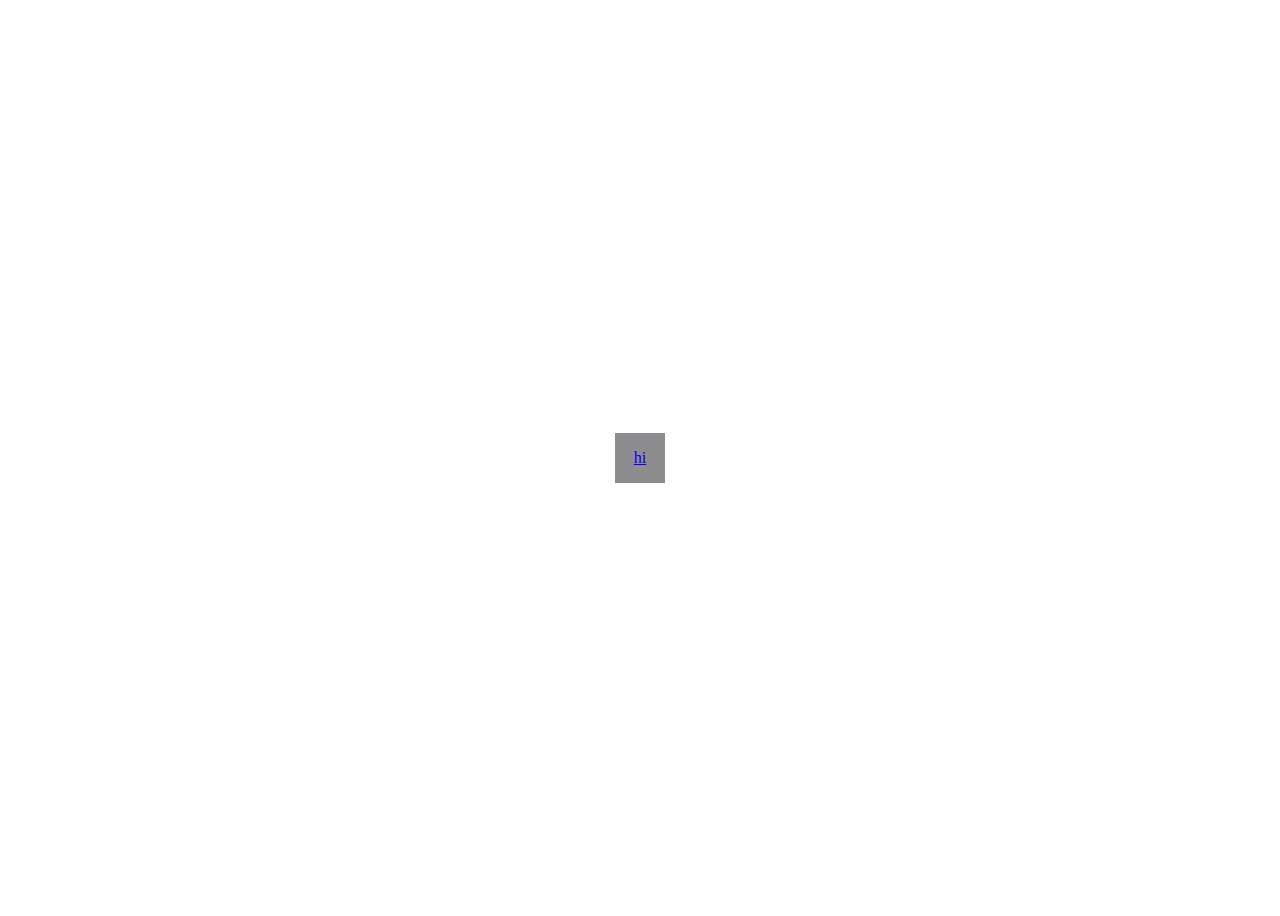
==== index.html @ b39d6840 "transition 설정 사이트" ====
<!DOCTYPE html>
<html>
  <head>
    <link
      rel="shortcut icon"
      sizes="16x16 32x32 64x64"
      href="https://nomadcoders.co/m.png"
    />
    <style>
      body {
        display: flex;
        justify-content: center;
        align-items: center;
        height: 100vh;
      }

      .color {
        background-color: #f5deb3;
        width: 300px;
        height: 300px;
        border: 3px solid black;
        display: flex;
        flex-direction: column;
        align-items: center;
        justify-content: space-evenly;
      }

      .blackgreen {
        background-color: #008080;
      }

      .Rectangle {
        border: 3px solid white;
        width: 60px;
        height: 60px;
      }

      .Rectangular {
        border: 3px dashed white;
        width: 250px;
        height: 60px;
      }
      a {
        background-color: rgb(141, 141, 144);
        height: 50px;
        width: 50px;
        display: flex;
        justify-content: center;
        align-items: center;
      }
      a:hover {
        background-color: red;
      }
    </style>
    <meta charset="utf-8" />
    <meta name="viewport" content="width=device-width" />
    <title>repl.it</title>
  </head>

  <body>
    <a
      href="https://velog.velcdn.com/images/hmmhmmhm/post/f6cb929e-4552-4955-83ee-5d861225bc45/image.gif"
      download="image.gif"
      >hi</a
    >
  </body>
</html>
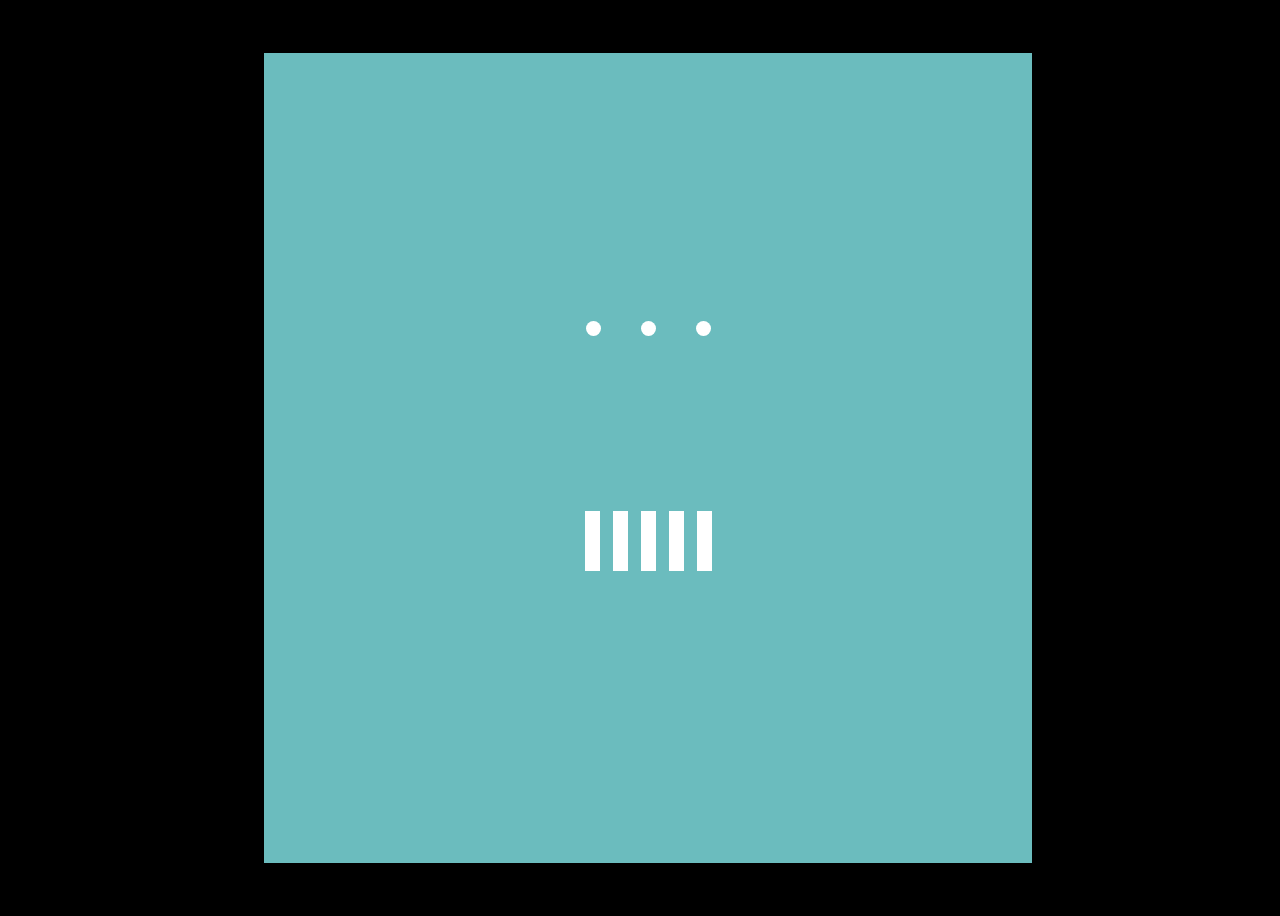
==== commit 872eb847: "코코아클론 Day9" ====
--- a/index.html
+++ b/index.html
@@ -1,67 +1,26 @@
 <!DOCTYPE html>
-<html>
+<html lang="en">
   <head>
-    <link
-      rel="shortcut icon"
-      sizes="16x16 32x32 64x64"
-      href="https://nomadcoders.co/m.png"
-    />
-    <style>
-      body {
-        display: flex;
-        justify-content: center;
-        align-items: center;
-        height: 100vh;
-      }
-
-      .color {
-        background-color: #f5deb3;
-        width: 300px;
-        height: 300px;
-        border: 3px solid black;
-        display: flex;
-        flex-direction: column;
-        align-items: center;
-        justify-content: space-evenly;
-      }
-
-      .blackgreen {
-        background-color: #008080;
-      }
-
-      .Rectangle {
-        border: 3px solid white;
-        width: 60px;
-        height: 60px;
-      }
-
-      .Rectangular {
-        border: 3px dashed white;
-        width: 250px;
-        height: 60px;
-      }
-      a {
-        background-color: rgb(141, 141, 144);
-        height: 50px;
-        width: 50px;
-        display: flex;
-        justify-content: center;
-        align-items: center;
-      }
-      a:hover {
-        background-color: red;
-      }
-    </style>
-    <meta charset="utf-8" />
-    <meta name="viewport" content="width=device-width" />
-    <title>repl.it</title>
+    <meta charset="UTF-8" />
+    <meta name="viewport" content="width=device-width, initial-scale=1.0" />
+    <title>Document</title>
+    <link rel="stylesheet" href="app.css" />
   </head>
-
   <body>
-    <a
-      href="https://velog.velcdn.com/images/hmmhmmhm/post/f6cb929e-4552-4955-83ee-5d861225bc45/image.gif"
-      download="image.gif"
-      >hi</a
-    >
+    <div class="container">
+      <div class="circle">
+        <div class="circle_item"></div>
+        <div class="circle_item"></div>
+        <div class="circle_item"></div>
+      </div>
+      <div class="rectangle">
+        <div class="rec_item"></div>
+        <div class="rec_item"></div>
+        <div class="rec_item"></div>
+        <div class="rec_item"></div>
+        <div class="rec_item"></div>
+      </div>
+    </div>
   </body>
+  <script src="app.js"></script>
 </html>
--- a/app.css
+++ b/app.css
@@ -0,0 +1,94 @@
+/* 
+    transition 설정 사이트 : https://matthewlein.com/tools/ceaser 
+    animation 설정 사이트 : https://animista.net/%20
+*/
+
+@keyframes rotation {
+  from {
+    transform: rotateZ(0deg);
+  }
+  to {
+    transform: rotateZ(180deg);
+  }
+}
+
+@keyframes bigger {
+  0% {
+    height: 60px;
+  }
+  25% {
+    height: 120px;
+  }
+  50% {
+    height: 60px;
+  }
+  100% {
+    height: 60px;
+  }
+}
+
+body {
+  height: 100vh;
+  width: 100%;
+  background-color: black;
+  display: flex;
+  justify-content: center;
+  align-items: center;
+}
+
+.container {
+  height: 90%;
+  width: 60%;
+  background-color: #6bbcbe;
+  display: flex;
+  flex-direction: column;
+  justify-content: center;
+  align-items: center;
+  gap: 150px;
+}
+
+.circle {
+  display: flex;
+  flex-direction: row;
+  gap: 40px;
+  animation: rotation 1s ease-out infinite;
+}
+
+.circle_item {
+  height: 15px;
+  width: 15px;
+  background-color: white;
+  border-radius: 50%;
+}
+
+.rectangle {
+  height: 110px;
+  display: flex;
+  flex-direction: row;
+  gap: 13px;
+  display: flex;
+  justify-content: center;
+  align-items: center;
+}
+
+.rec_item {
+  height: 60px;
+  width: 15px;
+  background-color: white;
+  animation: bigger 1s ease-out infinite;
+}
+
+.rec_item:nth-child(2) {
+  animation-delay: 0.125s;
+}
+
+.rec_item:nth-child(3) {
+  animation-delay: 0.25s;
+}
+
+.rec_item:nth-child(4) {
+  animation-delay: 0.375s;
+}
+.rec_item:nth-child(5) {
+  animation-delay: 0.5s;
+}
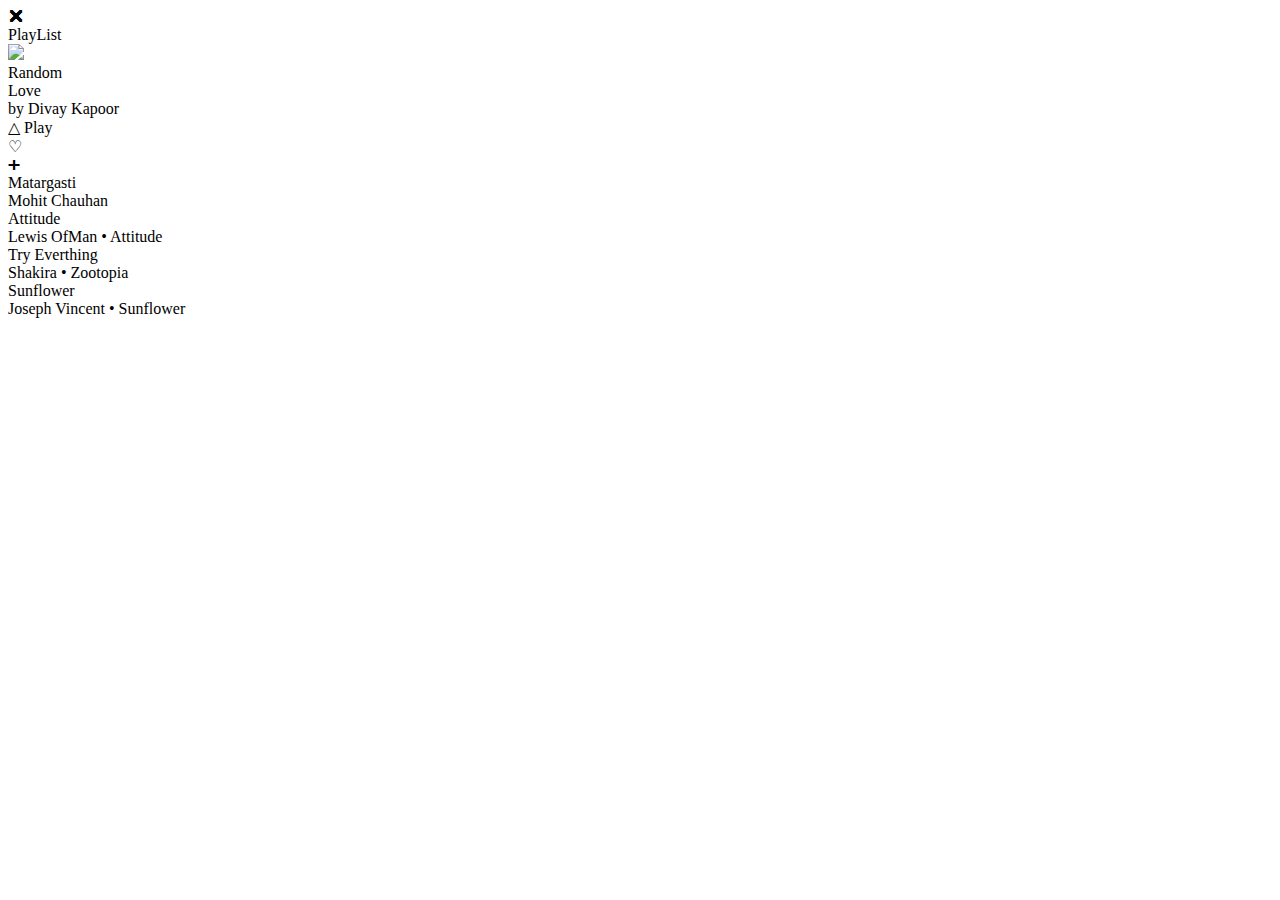
==== commit 29849b0d: "kakao-clone-day10" ====
--- a/index.html
+++ b/index.html
@@ -1,26 +1,75 @@
 <!DOCTYPE html>
-<html lang="en">
+<html>
   <head>
-    <meta charset="UTF-8" />
-    <meta name="viewport" content="width=device-width, initial-scale=1.0" />
-    <title>Document</title>
-    <link rel="stylesheet" href="app.css" />
+    <meta charset="utf-8" />
+    <meta name="viewport" content="width=device-width" />
+    <title>You Are Awesome!</title>
+    <link
+      rel="stylesheet"
+      href="https://cdn.jsdelivr.net/npm/reset-css@5.0.1/reset.min.css"
+    />
+    <link
+      rel="stylesheet"
+      href="https://cdn.jsdelivr.net/gh/FortAwesome/Font-Awesome@5.14.0/css/all.min.css"
+    />
+    <link rel="stylesheet" href="style.css" />
   </head>
+
   <body>
     <div class="container">
-      <div class="circle">
-        <div class="circle_item"></div>
-        <div class="circle_item"></div>
-        <div class="circle_item"></div>
+      <div class="header">
+        <div class="header__column header__btn">🗙</div>
+        <div class="header__column header__text">PlayList</div>
       </div>
-      <div class="rectangle">
-        <div class="rec_item"></div>
-        <div class="rec_item"></div>
-        <div class="rec_item"></div>
-        <div class="rec_item"></div>
-        <div class="rec_item"></div>
+      <div class="main1">
+        <img
+          class="main1__img"
+          src="https://search.pstatic.net/common?type=f&size=152x152&quality=100&direct=true&src=https%3A%2F%2Fmusicmeta-phinf.pstatic.net%2Falbum%2F007%2F007%2F7007747.jpg%3Ftype%3Dr204Fll%26v%3D20220126115941"
+        />
+        <div class="main1__text--big">Random</div>
+        <div class="main1__text--big">Love</div>
+        <div class="main1__text">by Divay Kapoor</div>
+      </div>
+      <div class="main2">
+        <div class="main2__btn1"><span class="triangle">△</span> Play</div>
+        <div class="main2__btn">
+          <div class="main2__btn__text">♡</div>
+        </div>
+        <div class="main2__btn">
+          <div class="main2__btn__text">➕︎</div>
+        </div>
+      </div>
+      <div class="footer">
+        <div class="footer__item">
+          <div class="footer__item__img red"></div>
+          <div class="footer__item__text__container">
+            <div class="footer__item__text1">Matargasti</div>
+            <div class="footer__item__text2">Mohit Chauhan</div>
+          </div>
+        </div>
+        <div class="footer__item">
+          <div class="footer__item__img pink"></div>
+          <div class="footer__item__text__container">
+            <div class="footer__item__text1">Attitude</div>
+            <div class="footer__item__text2">Lewis OfMan • Attitude</div>
+          </div>
+        </div>
+        <div class="footer__item">
+          <div class="footer__item__img blue"></div>
+          <div class="footer__item__text__container">
+            <div class="footer__item__text1">Try Everthing</div>
+
+            <div class="footer__item__text2">Shakira • Zootopia</div>
+          </div>
+        </div>
+        <div class="footer__item">
+          <div class="footer__item__img mint"></div>
+          <div class="footer__item__text__container">
+            <div class="footer__item__text1">Sunflower</div>
+            <div class="footer__item__text2">Joseph Vincent • Sunflower</div>
+          </div>
+        </div>
       </div>
     </div>
   </body>
-  <script src="app.js"></script>
 </html>
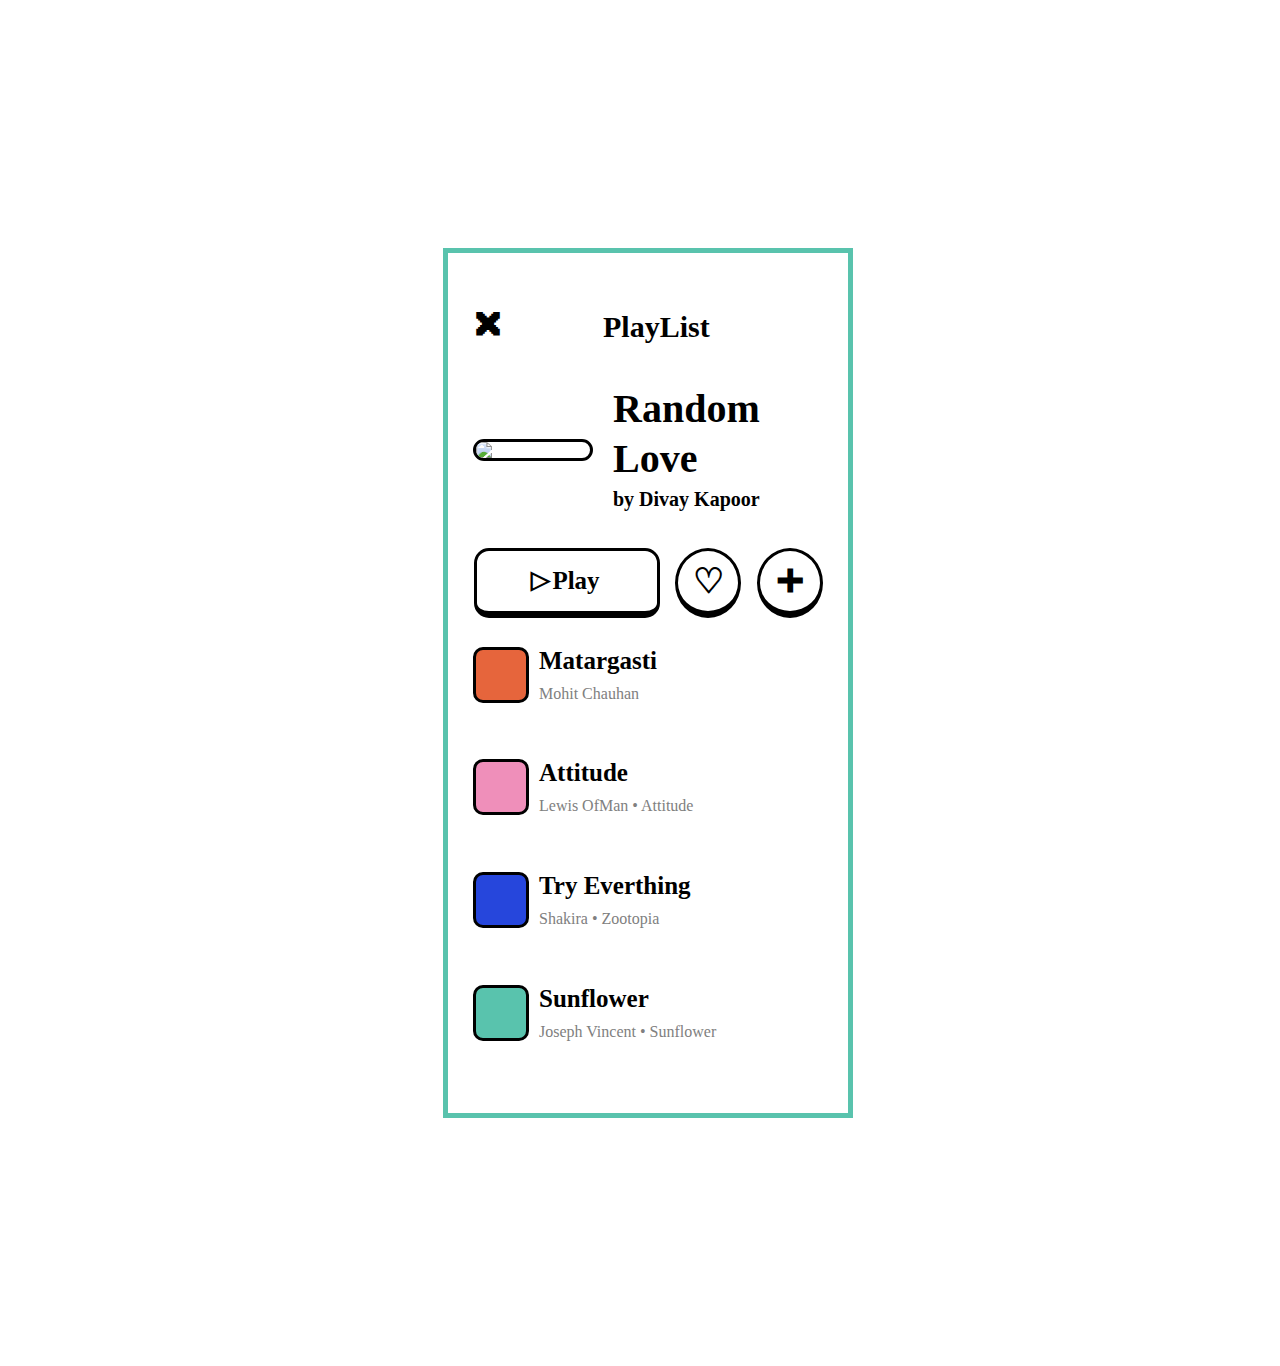
==== commit 63b0600a: "kakao-clone-day10" ====
--- a/index.html
+++ b/index.html
@@ -12,7 +12,7 @@
       rel="stylesheet"
       href="https://cdn.jsdelivr.net/gh/FortAwesome/Font-Awesome@5.14.0/css/all.min.css"
     />
-    <link rel="stylesheet" href="style.css" />
+    <link rel="stylesheet" href="app.css" />
   </head>
 
   <body>
--- a/app.css
+++ b/app.css
@@ -0,0 +1,153 @@
+body {
+  width: 100%;
+  height: 150vh;
+  background-color: white;
+  display: flex;
+  justify-content: center;
+  align-items: center;
+}
+
+.container {
+  width: 410px;
+  height: 870px;
+  border: 5px solid #59c3ad;
+  box-sizing: border-box;
+  padding: 25px;
+  display: flex;
+  flex-direction: column;
+}
+.header {
+  display: flex;
+  padding-top: 30px;
+  position: relative;
+  width: 350px;
+  height: 85px;
+}
+
+.header__column {
+  font-size: 30px;
+  font-weight: bolder;
+  position: absolute;
+}
+
+.header__text {
+  left: 130px;
+  top: 32px;
+}
+
+.main1 {
+  width: 350px;
+  height: 150px;
+  display: grid;
+  grid-template-columns: 1fr 1.5fr;
+  grid-template-rows: 1.5fr 1.5fr 1fr;
+  align-items: center;
+}
+
+.main1__img {
+  border: 3px solid black;
+  border-radius: 15px;
+  grid-column: 1/2;
+  grid-row: 1/4;
+  margin-right: 20px;
+}
+
+.main1__text--big {
+  font-weight: bolder;
+  font-size: 40px;
+}
+
+.main1__text {
+  font-weight: bolder;
+  font-size: 20px;
+}
+
+.main2 {
+  display: flex;
+  justify-content: space-evenly;
+  align-items: center;
+  width: 380px;
+  height: 150px;
+  margin-left: -15px;
+}
+
+.main2__btn1 {
+  width: 180px;
+  height: 60px;
+  border: 3px solid black;
+  border-radius: 15px;
+  border-bottom-width: 7px;
+  display: flex;
+  justify-content: center;
+  align-items: center;
+  font-size: 25px;
+  font-weight: bolder;
+}
+.main2__btn {
+  width: 60px;
+  height: 60px;
+  border: 3px solid black;
+  border-radius: 50%;
+  border-bottom-width: 7px;
+  display: flex;
+  justify-content: center;
+  align-items: center;
+  font-size: 35px;
+  font-weight: bolder;
+  position: relative;
+}
+.main2__btn__text {
+  position: absolute;
+  top: 10px;
+}
+.triangle {
+  transform: rotateZ(90deg);
+}
+
+.footer {
+  display: flex;
+  flex-direction: column;
+  justify-content: space-evenly;
+  width: 380px;
+  height: 550px;
+  margin-top: -50px;
+}
+
+.footer__item__img {
+  border: 3px solid black;
+  width: 50px;
+  height: 50px;
+  border-radius: 10px;
+}
+.red {
+  background-color: #e6653c;
+}
+.pink {
+  background-color: #ef8fba;
+}
+.blue {
+  background-color: #2646dc;
+}
+.mint {
+  background-color: #59c3ad;
+}
+
+.footer__item {
+  display: flex;
+  align-items: center;
+}
+
+.footer__item__text__container {
+  display: flex;
+  flex-direction: column;
+  padding: 10px;
+  gap: 10px;
+}
+
+.footer__item__text1 {
+  font-size: 25px;
+  font-weight: bolder;
+}
+.footer__item__text2 {
+  color: gray;
+}
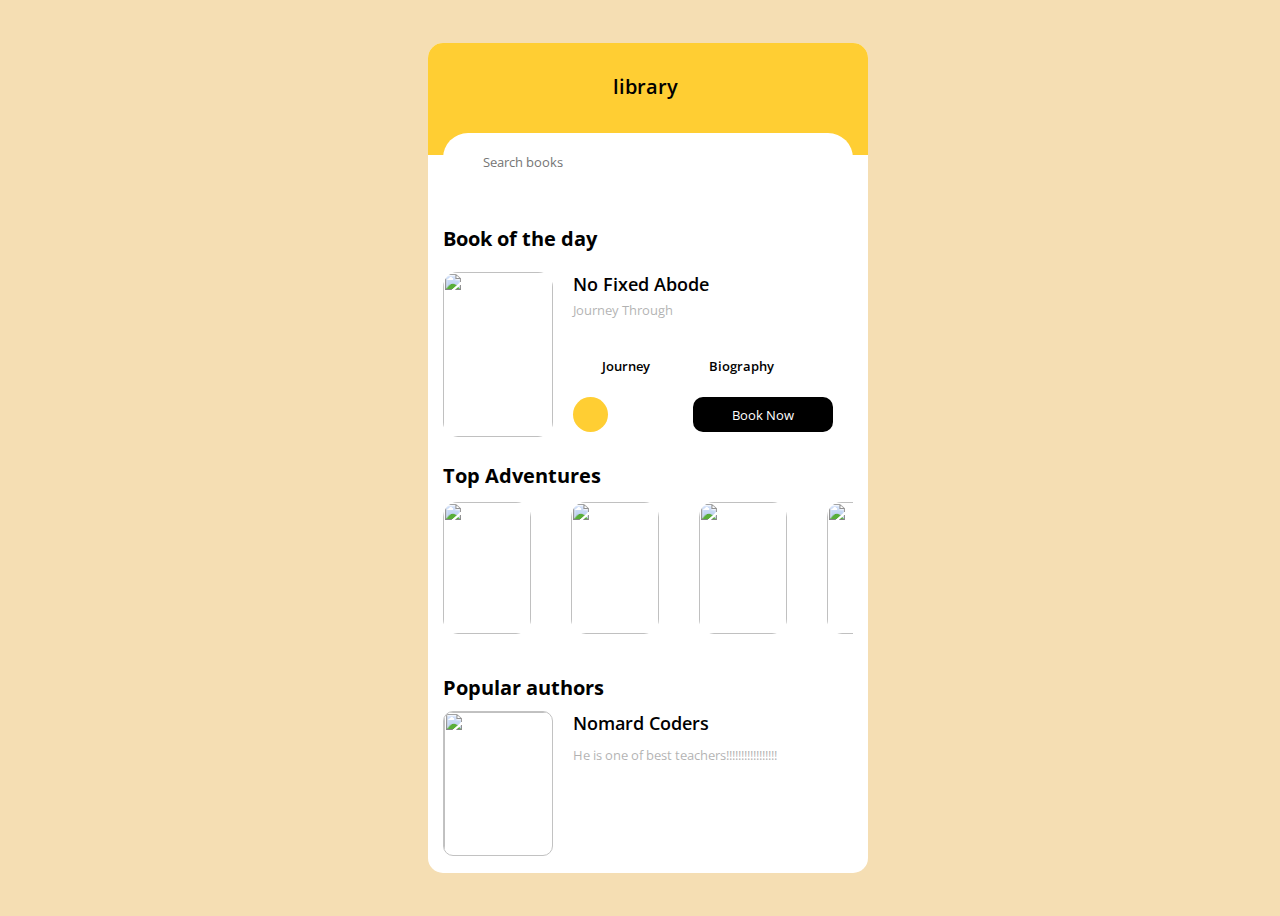
==== commit fb21cea2: "kakao-clone-day11" ====
--- a/index.html
+++ b/index.html
@@ -1,75 +1,142 @@
 <!DOCTYPE html>
-<html>
+<html lang="en">
   <head>
-    <meta charset="utf-8" />
-    <meta name="viewport" content="width=device-width" />
-    <title>You Are Awesome!</title>
-    <link
-      rel="stylesheet"
-      href="https://cdn.jsdelivr.net/npm/reset-css@5.0.1/reset.min.css"
-    />
-    <link
-      rel="stylesheet"
-      href="https://cdn.jsdelivr.net/gh/FortAwesome/Font-Awesome@5.14.0/css/all.min.css"
-    />
-    <link rel="stylesheet" href="app.css" />
+    <meta charset="UTF-8" />
+    <meta name="viewport" content="width=device-width, initial-scale=1.0" />
+    <title>kokoa day11</title>
+    <link rel="stylesheet" href="/style/styles.css" />
   </head>
-
   <body>
-    <div class="container">
+    <div class="phone">
       <div class="header">
-        <div class="header__column header__btn">🗙</div>
-        <div class="header__column header__text">PlayList</div>
-      </div>
-      <div class="main1">
-        <img
-          class="main1__img"
-          src="https://search.pstatic.net/common?type=f&size=152x152&quality=100&direct=true&src=https%3A%2F%2Fmusicmeta-phinf.pstatic.net%2Falbum%2F007%2F007%2F7007747.jpg%3Ftype%3Dr204Fll%26v%3D20220126115941"
-        />
-        <div class="main1__text--big">Random</div>
-        <div class="main1__text--big">Love</div>
-        <div class="main1__text">by Divay Kapoor</div>
-      </div>
-      <div class="main2">
-        <div class="main2__btn1"><span class="triangle">△</span> Play</div>
-        <div class="main2__btn">
-          <div class="main2__btn__text">♡</div>
-        </div>
-        <div class="main2__btn">
-          <div class="main2__btn__text">➕︎</div>
+        <div class="header__icon"><i class="fa-solid fa-bars fa-lg"></i></div>
+        <div class="header__text">library</div>
+        <div class="header__icon">
+          <i class="fa-solid fa-bag-shopping fa-lg"></i>
         </div>
       </div>
-      <div class="footer">
-        <div class="footer__item">
-          <div class="footer__item__img red"></div>
-          <div class="footer__item__text__container">
-            <div class="footer__item__text1">Matargasti</div>
-            <div class="footer__item__text2">Mohit Chauhan</div>
+      <div class="serach-bar">
+        <i class="fa-solid fa-magnifying-glass serach-bar__icon"></i>
+        <input
+          type="text"
+          placeholder="Search books"
+          class="serach-bar__input"
+        />
+      </div>
+      <div class="main">
+        <div class="main__content1">
+          <div class="main__content1__header">Book of the day</div>
+          <div class="main__content1__main">
+            <img
+              src="https://shopping-phinf.pstatic.net/main_3248767/32487676676.20220520171227.jpg?type=w300"
+              class="main__content1__main__img"
+            />
+            <div class="main__content1__main__text1">No Fixed Abode</div>
+            <div class="main__content1__main__text2">Journey Through</div>
+            <div class="main__content1__main__text3">
+              <i class="fa-solid fa-star"></i><i class="fa-solid fa-star"></i
+              ><i class="fa-solid fa-star"></i><i class="fa-solid fa-star"></i
+              ><i class="fa-regular fa-star"></i>
+            </div>
+            <div class="main__content1__main__text4">
+              <span>Journey</span><span>Biography</span>
+            </div>
+            <div class="main__content1__main__text5">
+              <div class="main__content1__main__btn1">
+                <i class="fa-solid fa-bookmark"></i>
+              </div>
+              <div class="main__content1__main__btn2">Book Now</div>
+            </div>
           </div>
         </div>
-        <div class="footer__item">
-          <div class="footer__item__img pink"></div>
-          <div class="footer__item__text__container">
-            <div class="footer__item__text1">Attitude</div>
-            <div class="footer__item__text2">Lewis OfMan • Attitude</div>
+        <div class="main__content2">
+          <div class="main__content2__header">Top Adventures</div>
+          <div class="main__content2__items">
+            <div class="main__content2__item">
+              <img
+                src="https://shopping-phinf.pstatic.net/main_4257149/42571495636.20231003084746.jpg?type=w300"
+                class="main__content2__item__img"
+              />
+              <div class="main__content2__item__review">
+                <i class="fa-solid fa-star fa-2xs" style="color: #ffd43b"></i
+                ><i class="fa-solid fa-star fa-2xs" style="color: #ffd43b"></i
+                ><i class="fa-solid fa-star fa-2xs" style="color: #ffd43b"></i
+                ><i class="fa-solid fa-star fa-2xs" style="color: #ffd43b"></i
+                ><i
+                  class="fa-regular fa-star fa-2xs"
+                  style="color: #ffd43b"
+                ></i>
+              </div>
+            </div>
+            <div class="main__content2__item">
+              <img
+                src="https://shopping-phinf.pstatic.net/main_4227408/42274085618.20230927071344.jpg?type=w300"
+                class="main__content2__item__img"
+              />
+              <div class="main__content2__item__review">
+                <i class="fa-solid fa-star fa-2xs" style="color: #ffd43b"></i
+                ><i class="fa-solid fa-star fa-2xs" style="color: #ffd43b"></i
+                ><i class="fa-solid fa-star fa-2xs" style="color: #ffd43b"></i
+                ><i class="fa-solid fa-star fa-2xs" style="color: #ffd43b"></i
+                ><i
+                  class="fa-regular fa-star fa-2xs"
+                  style="color: #ffd43b"
+                ></i>
+              </div>
+            </div>
+            <div class="main__content2__item">
+              <img
+                src="https://shopping-phinf.pstatic.net/main_3957788/39577887620.20230926084933.jpg?type=w300"
+                class="main__content2__item__img"
+              />
+              <div class="main__content2__item__review">
+                <i class="fa-solid fa-star fa-2xs" style="color: #ffd43b"></i
+                ><i class="fa-solid fa-star fa-2xs" style="color: #ffd43b"></i
+                ><i class="fa-solid fa-star fa-2xs" style="color: #ffd43b"></i
+                ><i class="fa-solid fa-star fa-2xs" style="color: #ffd43b"></i
+                ><i
+                  class="fa-regular fa-star fa-2xs"
+                  style="color: #ffd43b"
+                ></i>
+              </div>
+            </div>
+            <div class="main__content2__item">
+              <img
+                src="https://shopping-phinf.pstatic.net/main_4326931/43269311618.20231017083220.jpg?type=w300"
+                class="main__content2__item__img"
+              />
+              <div class="main__content2__item__review">
+                <i class="fa-solid fa-star fa-2xs" style="color: #ffd43b"></i
+                ><i class="fa-solid fa-star fa-2xs" style="color: #ffd43b"></i
+                ><i class="fa-solid fa-star fa-2xs" style="color: #ffd43b"></i
+                ><i class="fa-solid fa-star fa-2xs" style="color: #ffd43b"></i
+                ><i
+                  class="fa-regular fa-star fa-2xs"
+                  style="color: #ffd43b"
+                ></i>
+              </div>
+            </div>
           </div>
         </div>
-        <div class="footer__item">
-          <div class="footer__item__img blue"></div>
-          <div class="footer__item__text__container">
-            <div class="footer__item__text1">Try Everthing</div>
-
-            <div class="footer__item__text2">Shakira • Zootopia</div>
-          </div>
-        </div>
-        <div class="footer__item">
-          <div class="footer__item__img mint"></div>
-          <div class="footer__item__text__container">
-            <div class="footer__item__text1">Sunflower</div>
-            <div class="footer__item__text2">Joseph Vincent • Sunflower</div>
+        <div class="main__content3">
+          <div class="main__content3_header">Popular authors</div>
+          <div class="main__content3__item">
+            <img
+              src="https://search.pstatic.net/common/?src=https%3A%2F%2Fditto-phinf.pstatic.net%2F20220125_58%2F1643102032025Und0f_JPEG%2F2ed98a416c1c2e74d08ee369d9c8b0d5.jpeg&type=o&size=488x470&ttype=input"
+              class="main__content3__img"
+            />
+            <div class="main__content3__text1">Nomard Coders</div>
+            <div class="main__content3__text2">
+              He is one of best teachers!!!!!!!!!!!!!!!!!
+            </div>
           </div>
         </div>
       </div>
     </div>
+
+    <script
+      src="https://kit.fontawesome.com/15da6d0f34.js"
+      crossorigin="anonymous"
+    ></script>
   </body>
 </html>
--- a/style/styles.css
+++ b/style/styles.css
@@ -0,0 +1,216 @@
+/*--font--*/
+@import url("https://fonts.googleapis.com/css2?family=Open+Sans&display=swap");
+
+@import "root.css";
+
+* {
+  box-sizing: border-box;
+  font-family: "Open Sans", sans-serif;
+}
+
+body {
+  width: 100%;
+  height: 100vh;
+  background-color: wheat;
+  display: flex;
+  justify-content: center;
+  align-items: center;
+}
+
+.phone {
+  width: var(--original-width);
+  height: 830px;
+  background-color: white;
+  position: relative;
+  border-radius: 15px;
+}
+
+.header {
+  border-top-left-radius: 15px;
+  border-top-right-radius: 15px;
+  background-color: #ffce33;
+  display: flex;
+  width: var(--original-width);
+  padding: 30px 15px;
+  padding-bottom: 55px;
+  font-weight: 600;
+  font-size: 20px;
+}
+
+.header__icon {
+  width: 33%;
+  align-items: center;
+}
+
+.header__icon:last-child {
+  display: flex;
+  justify-content: flex-end;
+}
+.header__text {
+  width: 33%;
+  display: flex;
+  justify-content: center;
+  align-items: center;
+}
+
+.serach-bar__input {
+  position: absolute;
+  width: 410px;
+  top: 90px;
+  left: 15px;
+  padding: 20px 40px;
+  border: none;
+  border-radius: 25px;
+}
+
+.serach-bar__icon {
+  position: absolute;
+  top: 110px;
+  right: 35px;
+  z-index: 1;
+  opacity: 0.3;
+}
+
+.main__content1 {
+  padding: 70px 15px;
+  padding-bottom: 0px;
+}
+.main__content1__header,
+.main__content2__header,
+.main__content3_header {
+  font-size: 20px;
+  font-weight: 700;
+  margin-bottom: 20px;
+}
+
+.main__content1__main {
+  display: grid;
+  grid-template-columns: repeat(2, max-content);
+  grid-template-rows: repeat(5, max-content);
+}
+
+.main__content1__main__img {
+  width: 110px;
+  height: 165px;
+  border-radius: 15px;
+  grid-row: 1/-1;
+  margin-right: 20px;
+}
+.main__content1__main__text1 {
+  font-size: 18px;
+  font-weight: 600;
+}
+.main__content1__main__text2 {
+  font-size: 13px;
+  opacity: 0.3;
+  margin-top: 0px;
+}
+
+.main__content1__main__text3 {
+  color: #ffce33;
+  padding-top: 10px;
+}
+.main__content1__main__text4 {
+  font-size: 13px;
+  display: flex;
+  justify-content: space-evenly;
+  margin-left: -30px;
+  padding: 17.5px 0px;
+  font-weight: 600;
+}
+.main__content1__main__text5 {
+  display: flex;
+  width: 260px;
+  justify-content: space-between;
+}
+.main__content1__main__btn1 {
+  display: flex;
+  justify-content: center;
+  align-items: center;
+  width: 35px;
+  height: 35px;
+  border-radius: 50%;
+  background-color: #ffce33;
+}
+
+.main__content1__main__btn2 {
+  display: flex;
+  justify-content: center;
+  align-items: center;
+  width: 140px;
+  height: 35px;
+  background-color: black;
+  color: white;
+  font-size: 13px;
+
+  padding: 10px 30px;
+  border-radius: 10px;
+}
+
+.main__content2 {
+  padding: 25px 15px;
+  display: flex;
+  flex-direction: column;
+}
+
+.main__content2__item__img {
+  width: 88px;
+  height: 132px;
+  border-radius: 15px;
+  grid-row: 1/-1;
+  margin-right: 20px;
+}
+.main__content2__items {
+  height: 170px;
+  overflow: hidden;
+  display: flex;
+  gap: 20px;
+  margin-top: -20px;
+}
+
+.main__content2__items:hover {
+  overflow: scroll;
+}
+.main__content2__item {
+  display: flex;
+  flex-direction: column;
+  align-items: flex-start;
+  justify-content: space-evenly;
+}
+
+.main__content2__item__review {
+  width: 70%;
+  display: flex;
+  justify-content: space-between;
+}
+
+.main__content3 {
+  padding: 0px 15px;
+  margin-top: -10px;
+}
+.main__content3__item {
+  margin-top: -10px;
+  display: grid;
+  grid-template-columns: repeat(2, max-content);
+  grid-template-rows: repeat(2, max-content);
+
+  gap: 20px;
+}
+.main__content3__img {
+  width: 110px;
+  height: 145px;
+  object-fit: cover;
+  border: 1px solid rgb(194, 194, 194);
+  border-radius: 10px;
+  grid-row: 1/-1;
+}
+.main__content3__text1 {
+  font-size: 18px;
+  font-weight: 600;
+}
+
+.main__content3__text2 {
+  margin-top: -60px;
+  font-size: 13px;
+  opacity: 0.3;
+}
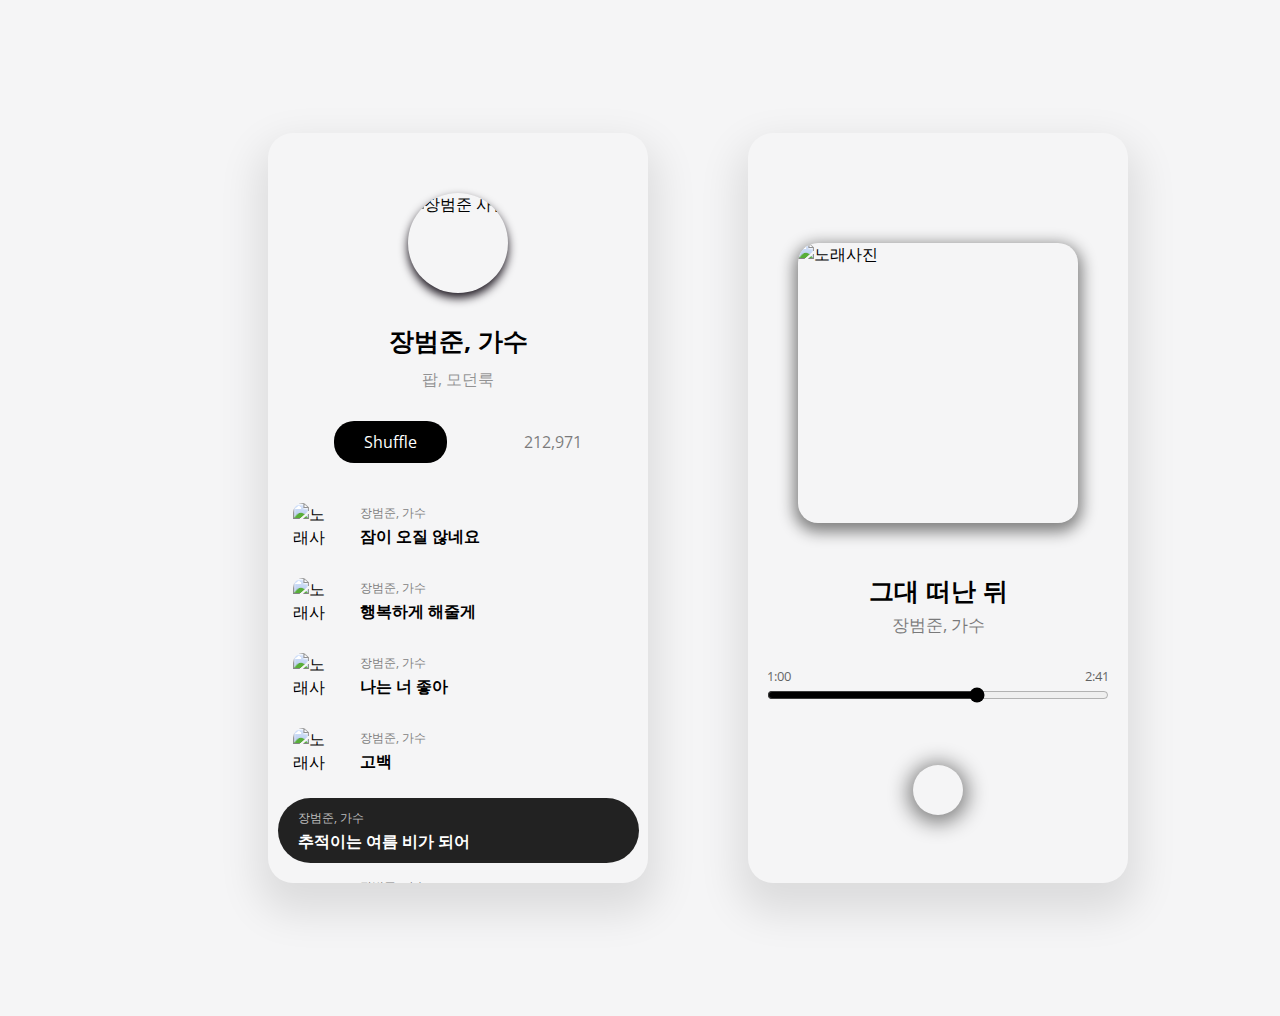
==== commit 91a5d488: "코코아클론 스크린2개" ====
--- a/index.html
+++ b/index.html
@@ -3,133 +3,184 @@
   <head>
     <meta charset="UTF-8" />
     <meta name="viewport" content="width=device-width, initial-scale=1.0" />
-    <title>kokoa day11</title>
-    <link rel="stylesheet" href="/style/styles.css" />
+    <title>kokoa-clone-13</title>
+    <link rel="stylesheet" href="style/styles.css" />
   </head>
   <body>
-    <div class="phone">
-      <div class="header">
-        <div class="header__icon"><i class="fa-solid fa-bars fa-lg"></i></div>
-        <div class="header__text">library</div>
-        <div class="header__icon">
-          <i class="fa-solid fa-bag-shopping fa-lg"></i>
+    <div class="screen_part1 screen">
+      <div class="screen_part1__headerbar headerbar">
+        <i class="fa-solid fa-arrow-left fa-lg"></i>
+        <i class="fa-solid fa-magnifying-glass fa-lg"></i>
+      </div>
+      <div class="screen_part1__music_title">
+        <img
+          src="https://yt3.ggpht.com/ytc/AIf8zZTejbZaCI0tn-sQHFPhnFU3EHtQwfvve54nOZUxFA=s48-c-k-c0x00ffffff-no-rj-mo"
+          alt="장범준 사진"
+          class="screen_part1__music_title__img"
+        />
+        <div class="screen_part1__music_title__musician">장범준, 가수</div>
+        <div class="screen_part1__music_title__genres">팝, 모던룩</div>
+      </div>
+      <div class="screen_part1__btns">
+        <div class="screen_part1__btn btn_black">Shuffle</div>
+        <div class="screen_part1__btn">
+          <i class="fa-solid fa-heart fa-xl"></i> <span>212,971</span>
         </div>
       </div>
-      <div class="serach-bar">
-        <i class="fa-solid fa-magnifying-glass serach-bar__icon"></i>
-        <input
-          type="text"
-          placeholder="Search books"
-          class="serach-bar__input"
-        />
-      </div>
-      <div class="main">
-        <div class="main__content1">
-          <div class="main__content1__header">Book of the day</div>
-          <div class="main__content1__main">
-            <img
-              src="https://shopping-phinf.pstatic.net/main_3248767/32487676676.20220520171227.jpg?type=w300"
-              class="main__content1__main__img"
-            />
-            <div class="main__content1__main__text1">No Fixed Abode</div>
-            <div class="main__content1__main__text2">Journey Through</div>
-            <div class="main__content1__main__text3">
-              <i class="fa-solid fa-star"></i><i class="fa-solid fa-star"></i
-              ><i class="fa-solid fa-star"></i><i class="fa-solid fa-star"></i
-              ><i class="fa-regular fa-star"></i>
-            </div>
-            <div class="main__content1__main__text4">
-              <span>Journey</span><span>Biography</span>
-            </div>
-            <div class="main__content1__main__text5">
-              <div class="main__content1__main__btn1">
-                <i class="fa-solid fa-bookmark"></i>
-              </div>
-              <div class="main__content1__main__btn2">Book Now</div>
-            </div>
+      <div class="screen_part1__musics">
+        <div class="screen_part1__musics_item">
+          <img
+            src="https://search.pstatic.net/common?type=f&size=152x152&quality=100&direct=true&src=https%3A%2F%2Fmusicmeta-phinf.pstatic.net%2Falbum%2F007%2F551%2F7551633.jpg%3Ftype%3Dr204Fll%26v%3D20220526104157"
+            alt="노래사진"
+            class="screen_part1__musics_item_img"
+          />
+          <div class="screen_part1__musics_item_text">
+            <span>장범준, 가수</span><span>잠이 오질 않네요</span>
+          </div>
+          <div class="screen_part1__musics_item_menu">
+            <i class="fa-solid fa-ellipsis-vertical fa-xl"></i>
           </div>
         </div>
-        <div class="main__content2">
-          <div class="main__content2__header">Top Adventures</div>
-          <div class="main__content2__items">
-            <div class="main__content2__item">
-              <img
-                src="https://shopping-phinf.pstatic.net/main_4257149/42571495636.20231003084746.jpg?type=w300"
-                class="main__content2__item__img"
-              />
-              <div class="main__content2__item__review">
-                <i class="fa-solid fa-star fa-2xs" style="color: #ffd43b"></i
-                ><i class="fa-solid fa-star fa-2xs" style="color: #ffd43b"></i
-                ><i class="fa-solid fa-star fa-2xs" style="color: #ffd43b"></i
-                ><i class="fa-solid fa-star fa-2xs" style="color: #ffd43b"></i
-                ><i
-                  class="fa-regular fa-star fa-2xs"
-                  style="color: #ffd43b"
-                ></i>
-              </div>
-            </div>
-            <div class="main__content2__item">
-              <img
-                src="https://shopping-phinf.pstatic.net/main_4227408/42274085618.20230927071344.jpg?type=w300"
-                class="main__content2__item__img"
-              />
-              <div class="main__content2__item__review">
-                <i class="fa-solid fa-star fa-2xs" style="color: #ffd43b"></i
-                ><i class="fa-solid fa-star fa-2xs" style="color: #ffd43b"></i
-                ><i class="fa-solid fa-star fa-2xs" style="color: #ffd43b"></i
-                ><i class="fa-solid fa-star fa-2xs" style="color: #ffd43b"></i
-                ><i
-                  class="fa-regular fa-star fa-2xs"
-                  style="color: #ffd43b"
-                ></i>
-              </div>
-            </div>
-            <div class="main__content2__item">
-              <img
-                src="https://shopping-phinf.pstatic.net/main_3957788/39577887620.20230926084933.jpg?type=w300"
-                class="main__content2__item__img"
-              />
-              <div class="main__content2__item__review">
-                <i class="fa-solid fa-star fa-2xs" style="color: #ffd43b"></i
-                ><i class="fa-solid fa-star fa-2xs" style="color: #ffd43b"></i
-                ><i class="fa-solid fa-star fa-2xs" style="color: #ffd43b"></i
-                ><i class="fa-solid fa-star fa-2xs" style="color: #ffd43b"></i
-                ><i
-                  class="fa-regular fa-star fa-2xs"
-                  style="color: #ffd43b"
-                ></i>
-              </div>
-            </div>
-            <div class="main__content2__item">
-              <img
-                src="https://shopping-phinf.pstatic.net/main_4326931/43269311618.20231017083220.jpg?type=w300"
-                class="main__content2__item__img"
-              />
-              <div class="main__content2__item__review">
-                <i class="fa-solid fa-star fa-2xs" style="color: #ffd43b"></i
-                ><i class="fa-solid fa-star fa-2xs" style="color: #ffd43b"></i
-                ><i class="fa-solid fa-star fa-2xs" style="color: #ffd43b"></i
-                ><i class="fa-solid fa-star fa-2xs" style="color: #ffd43b"></i
-                ><i
-                  class="fa-regular fa-star fa-2xs"
-                  style="color: #ffd43b"
-                ></i>
-              </div>
-            </div>
+        <div class="screen_part1__musics_item">
+          <img
+            src="https://search.pstatic.net/common?type=f&size=152x152&quality=100&direct=true&src=https%3A%2F%2Fmusicmeta-phinf.pstatic.net%2Falbum%2F007%2F007%2F7007747.jpg%3Ftype%3Dr204Fll%26v%3D20220126115941"
+            alt="노래사진"
+            class="screen_part1__musics_item_img"
+          />
+          <div class="screen_part1__musics_item_text">
+            <span>장범준, 가수</span><span>행복하게 해줄게</span>
+          </div>
+          <div class="screen_part1__musics_item_menu">
+            <i class="fa-solid fa-ellipsis-vertical fa-xl"></i>
           </div>
         </div>
-        <div class="main__content3">
-          <div class="main__content3_header">Popular authors</div>
-          <div class="main__content3__item">
-            <img
-              src="https://search.pstatic.net/common/?src=https%3A%2F%2Fditto-phinf.pstatic.net%2F20220125_58%2F1643102032025Und0f_JPEG%2F2ed98a416c1c2e74d08ee369d9c8b0d5.jpeg&type=o&size=488x470&ttype=input"
-              class="main__content3__img"
-            />
-            <div class="main__content3__text1">Nomard Coders</div>
-            <div class="main__content3__text2">
-              He is one of best teachers!!!!!!!!!!!!!!!!!
-            </div>
+        <div class="screen_part1__musics_item">
+          <img
+            src="https://search.pstatic.net/common?type=f&size=152x152&quality=100&direct=true&src=https%3A%2F%2Fmusicmeta-phinf.pstatic.net%2Falbum%2F007%2F007%2F7007747.jpg%3Ftype%3Dr204Fll%26v%3D20220126115941"
+            alt="노래사진"
+            class="screen_part1__musics_item_img"
+          />
+          <div class="screen_part1__musics_item_text">
+            <span>장범준, 가수</span><span>나는 너 좋아</span>
           </div>
+          <div class="screen_part1__musics_item_menu">
+            <i class="fa-solid fa-ellipsis-vertical fa-xl"></i>
+          </div>
+        </div>
+        <div class="screen_part1__musics_item">
+          <img
+            src="https://search.pstatic.net/common?type=f&size=152x152&quality=100&direct=true&src=https%3A%2F%2Fmusicmeta-phinf.pstatic.net%2Falbum%2F006%2F220%2F6220022.jpg%3Ftype%3Dr204Fll%26v%3D20230316140005"
+            alt="노래사진"
+            class="screen_part1__musics_item_img"
+          />
+          <div class="screen_part1__musics_item_text">
+            <span>장범준, 가수</span><span>고백</span>
+          </div>
+          <div class="screen_part1__musics_item_menu">
+            <i class="fa-solid fa-ellipsis-vertical fa-xl"></i>
+          </div>
+        </div>
+        <div class="screen_part1__musics_item">
+          <img
+            src="https://search.pstatic.net/common?type=f&size=152x152&quality=100&direct=true&src=https%3A%2F%2Fmusicmeta-phinf.pstatic.net%2Falbum%2F006%2F013%2F6013554.jpg%3Ftype%3Dr204Fll%26v%3D20210803165551"
+            alt="노래사진"
+            class="screen_part1__musics_item_img"
+          />
+          <div class="screen_part1__musics_item_text">
+            <span>장범준, 가수</span><span>추적이는 여름 비가 되어</span>
+          </div>
+          <div class="screen_part1__musics_item_menu">
+            <i class="fa-solid fa-ellipsis-vertical fa-xl"></i>
+          </div>
+        </div>
+        <div class="screen_part1__musics_item">
+          <img
+            src="https://search.pstatic.net/common?type=f&size=152x152&quality=100&direct=true&src=https%3A%2F%2Fmusicmeta-phinf.pstatic.net%2Falbum%2F005%2F051%2F5051742.jpg%3Ftype%3Dr204Fll%26v%3D20220518002013"
+            alt="노래사진"
+            class="screen_part1__musics_item_img"
+          />
+          <div class="screen_part1__musics_item_text">
+            <span>장범준, 가수</span
+            ><span>흔들리는 꽃들 속에서 네 샴푸향이 느껴진거야</span>
+          </div>
+          <div class="screen_part1__musics_item_menu">
+            <i class="fa-solid fa-ellipsis-vertical fa-xl"></i>
+          </div>
+        </div>
+        <div class="screen_part1__musics_item">
+          <img
+            src="https://search.pstatic.net/common?type=f&size=152x152&quality=100&direct=true&src=https%3A%2F%2Fmusicmeta-phinf.pstatic.net%2Falbum%2F004%2F427%2F4427670.jpg%3Ftype%3Dr204Fll%26v%3D20230608183142"
+            alt="노래사진"
+            class="screen_part1__musics_item_img"
+          />
+          <div class="screen_part1__musics_item_text">
+            <span>장범준, 가수</span><span>그대 떠난 뒤</span>
+          </div>
+          <div class="screen_part1__musics_item_menu">
+            <i class="fa-solid fa-ellipsis-vertical fa-xl"></i>
+          </div>
+        </div>
+
+        <div class="screen_part1__musics_item">
+          <img class="screen_part1__musics_item_img" />
+          <div class="screen_part1__musics_item_text"></div>
+          <div class="screen_part1__musics_item_menu"></div>
+        </div>
+      </div>
+      <div class="screen_part1__playing_music">
+        <div class="screen_part1__playing_music_text">
+          <span>장범준, 가수</span><span>추적이는 여름 비가 되어</span>
+        </div>
+        <div class="screen_part1__playing_music_btn">
+          <i class="fa-solid fa-backward-step fa-sm" style="color: #ffffff"></i>
+        </div>
+        <div class="screen_part1__playing_music_btn">
+          <i class="fa-solid fa-pause fa-xl" style="color: #ffffff"></i>
+        </div>
+        <div class="screen_part1__playing_music_btn">
+          <i class="fa-solid fa-forward-step fa-sm" style="color: #ffffff"></i>
+        </div>
+      </div>
+    </div>
+    <div class="screen_part2 screen">
+      <div class="screen_part2__headerbar headerbar">
+        <i class="fa-solid fa-arrow-left fa-lg"></i>
+        <i class="fa-solid fa-ellipsis-vertical fa-lg"></i>
+      </div>
+      <div class="screen_part2__music_title">
+        <img
+          src="https://search.pstatic.net/common?type=f&size=152x152&quality=100&direct=true&src=https%3A%2F%2Fmusicmeta-phinf.pstatic.net%2Falbum%2F004%2F427%2F4427670.jpg%3Ftype%3Dr204Fll%26v%3D20230608183142"
+          alt="노래사진"
+          class="screen_part2__music_title_img"
+        />
+        <div class="screen_part2__music_title_text">그대 떠난 뒤</div>
+        <div class="screen_part2__music_title_subtext">장범준, 가수</div>
+      </div>
+      <div class="screen_part2__music_range_text">
+        <span>1:00</span><span>2:41</span>
+      </div>
+      <input
+        type="range"
+        min="0"
+        max="161"
+        value="100"
+        class="screen_part2__music_range"
+      />
+      <div class="screen_part2_btns">
+        <div class="screen_part2_btn small">
+          <i class="fa-solid fa-repeat fa-lg"></i>
+        </div>
+        <div class="screen_part2_btn mid">
+          <i class="fa-solid fa-backward-step fa-2xl"></i>
+        </div>
+        <div class="screen_part2_btn large">
+          <i class="fa-solid fa-circle-play fa-2xl" style="color: #000000"></i>
+        </div>
+        <div class="screen_part2_btn mid">
+          <i class="fa-solid fa-forward-step fa-2xl"></i>
+        </div>
+        <div class="screen_part2_btn small">
+          <i class="fa-solid fa-shuffle fa-lg"></i>
         </div>
       </div>
     </div>
--- a/style/styles.css
+++ b/style/styles.css
@@ -2,215 +2,35 @@
 @import url("https://fonts.googleapis.com/css2?family=Open+Sans&display=swap");
 
 @import "root.css";
-
+@import url(screen1_style.css);
+@import url(screen2_style.css);
 * {
   box-sizing: border-box;
   font-family: "Open Sans", sans-serif;
 }
+::-webkit-scrollbar {
+  display: none;
+}
 
 body {
+  background-color: #f5f5f6;
   width: 100%;
   height: 100vh;
-  background-color: wheat;
   display: flex;
   justify-content: center;
   align-items: center;
+  gap: 100px;
+  box-sizing: content-box;
+  padding: 50px;
 }
 
-.phone {
-  width: var(--original-width);
-  height: 830px;
-  background-color: white;
-  position: relative;
-  border-radius: 15px;
-}
-
-.header {
-  border-top-left-radius: 15px;
-  border-top-right-radius: 15px;
-  background-color: #ffce33;
-  display: flex;
-  width: var(--original-width);
-  padding: 30px 15px;
-  padding-bottom: 55px;
-  font-weight: 600;
-  font-size: 20px;
-}
-
-.header__icon {
-  width: 33%;
-  align-items: center;
-}
-
-.header__icon:last-child {
-  display: flex;
-  justify-content: flex-end;
-}
-.header__text {
-  width: 33%;
-  display: flex;
-  justify-content: center;
-  align-items: center;
-}
-
-.serach-bar__input {
-  position: absolute;
-  width: 410px;
-  top: 90px;
-  left: 15px;
-  padding: 20px 40px;
-  border: none;
+.screen {
+  width: 380px;
+  height: 750px;
   border-radius: 25px;
-}
-
-.serach-bar__icon {
-  position: absolute;
-  top: 110px;
-  right: 35px;
-  z-index: 1;
-  opacity: 0.3;
-}
-
-.main__content1 {
-  padding: 70px 15px;
-  padding-bottom: 0px;
-}
-.main__content1__header,
-.main__content2__header,
-.main__content3_header {
-  font-size: 20px;
-  font-weight: 700;
-  margin-bottom: 20px;
-}
-
-.main__content1__main {
-  display: grid;
-  grid-template-columns: repeat(2, max-content);
-  grid-template-rows: repeat(5, max-content);
-}
-
-.main__content1__main__img {
-  width: 110px;
-  height: 165px;
-  border-radius: 15px;
-  grid-row: 1/-1;
-  margin-right: 20px;
-}
-.main__content1__main__text1 {
-  font-size: 18px;
-  font-weight: 600;
-}
-.main__content1__main__text2 {
-  font-size: 13px;
-  opacity: 0.3;
-  margin-top: 0px;
-}
-
-.main__content1__main__text3 {
-  color: #ffce33;
-  padding-top: 10px;
-}
-.main__content1__main__text4 {
-  font-size: 13px;
-  display: flex;
-  justify-content: space-evenly;
-  margin-left: -30px;
-  padding: 17.5px 0px;
-  font-weight: 600;
-}
-.main__content1__main__text5 {
-  display: flex;
-  width: 260px;
-  justify-content: space-between;
-}
-.main__content1__main__btn1 {
-  display: flex;
-  justify-content: center;
-  align-items: center;
-  width: 35px;
-  height: 35px;
-  border-radius: 50%;
-  background-color: #ffce33;
-}
-
-.main__content1__main__btn2 {
-  display: flex;
-  justify-content: center;
-  align-items: center;
-  width: 140px;
-  height: 35px;
-  background-color: black;
-  color: white;
-  font-size: 13px;
-
-  padding: 10px 30px;
-  border-radius: 10px;
-}
-
-.main__content2 {
-  padding: 25px 15px;
+  box-shadow: 0px 20px 40px 10px rgba(0, 0, 0, 0.1);
   display: flex;
   flex-direction: column;
+  align-items: center;
+  position: relative;
 }
-
-.main__content2__item__img {
-  width: 88px;
-  height: 132px;
-  border-radius: 15px;
-  grid-row: 1/-1;
-  margin-right: 20px;
-}
-.main__content2__items {
-  height: 170px;
-  overflow: hidden;
-  display: flex;
-  gap: 20px;
-  margin-top: -20px;
-}
-
-.main__content2__items:hover {
-  overflow: scroll;
-}
-.main__content2__item {
-  display: flex;
-  flex-direction: column;
-  align-items: flex-start;
-  justify-content: space-evenly;
-}
-
-.main__content2__item__review {
-  width: 70%;
-  display: flex;
-  justify-content: space-between;
-}
-
-.main__content3 {
-  padding: 0px 15px;
-  margin-top: -10px;
-}
-.main__content3__item {
-  margin-top: -10px;
-  display: grid;
-  grid-template-columns: repeat(2, max-content);
-  grid-template-rows: repeat(2, max-content);
-
-  gap: 20px;
-}
-.main__content3__img {
-  width: 110px;
-  height: 145px;
-  object-fit: cover;
-  border: 1px solid rgb(194, 194, 194);
-  border-radius: 10px;
-  grid-row: 1/-1;
-}
-.main__content3__text1 {
-  font-size: 18px;
-  font-weight: 600;
-}
-
-.main__content3__text2 {
-  margin-top: -60px;
-  font-size: 13px;
-  opacity: 0.3;
-}
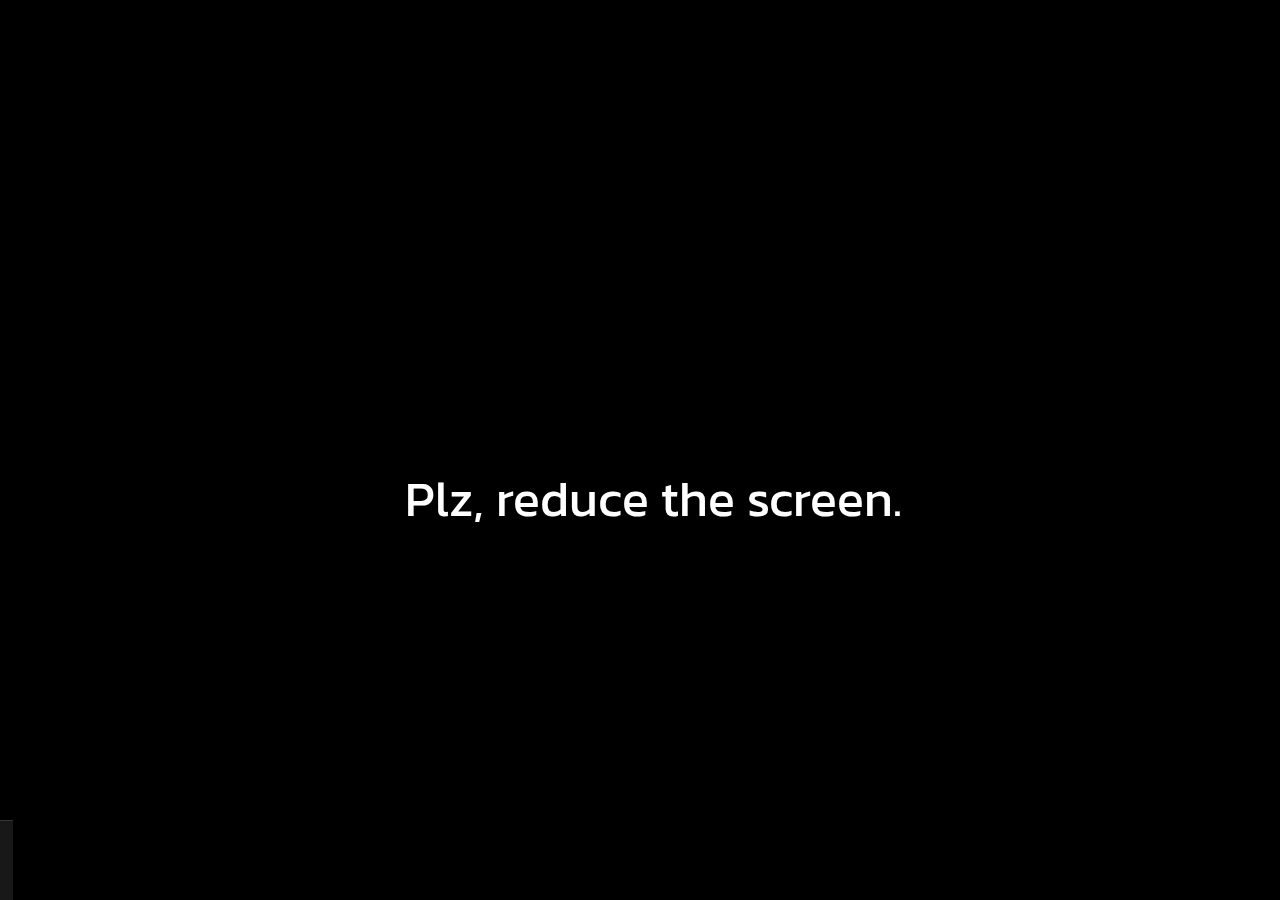
==== commit 08a51195: "미완성1" ====
--- a/index.html
+++ b/index.html
@@ -3,191 +3,146 @@
   <head>
     <meta charset="UTF-8" />
     <meta name="viewport" content="width=device-width, initial-scale=1.0" />
-    <title>kokoa-clone-13</title>
-    <link rel="stylesheet" href="style/styles.css" />
+    <title>kokoa-clone</title>
+    <link
+      rel="shortcut icon"
+      sizes="16x16 32x32 64x64"
+      href="https://search.pstatic.net/common/?src=http%3A%2F%2Fblogfiles.naver.net%2FMjAyMzEyMjFfNzMg%2FMDAxNzAzMDg2OTc0ODQx.05IzwclAcXih6f4q12tvK_hSpkZlTq7EqZU3t7yz1vsg.YBgFxenDfh7V5Mh-RdLq8ZKgjsoEYbbKzM0yuFtxEdUg.JPEG.philarlee%2FSE-ec3b6c97-7490-4725-843b-b4ffa86d0574.jpg&type=a340"
+    />
+    <link rel="stylesheet" href="/style/styles.css" />
   </head>
   <body>
-    <div class="screen_part1 screen">
-      <div class="screen_part1__headerbar headerbar">
-        <i class="fa-solid fa-arrow-left fa-lg"></i>
-        <i class="fa-solid fa-magnifying-glass fa-lg"></i>
+    <!--all html-->
+    <div class="status_bar">
+    <div class="status_bar_left">
+      <div id="totay"></div>
+      
+    </div>
+    
+    <div class="status_bar_mid">
+      <div id="time" class="time"></div>
+    </div>
+
+    <div class="status_bar_right">
+      <div class="wifi"><i class="fa-solid fa-wifi style="color: #1c1e21""></i></div>
+      <div class="signal"><i class="fa-solid fa-signal"></i></div>
+      <div class="battery">
+        <span>100%</span
+        ><i
+          class="fa-solid fa-battery-full fa-rotate-270"
+          
+        ></i>
       </div>
-      <div class="screen_part1__music_title">
-        <img
-          src="https://yt3.ggpht.com/ytc/AIf8zZTejbZaCI0tn-sQHFPhnFU3EHtQwfvve54nOZUxFA=s48-c-k-c0x00ffffff-no-rj-mo"
-          alt="장범준 사진"
-          class="screen_part1__music_title__img"
-        />
-        <div class="screen_part1__music_title__musician">장범준, 가수</div>
-        <div class="screen_part1__music_title__genres">팝, 모던룩</div>
+    </div>
+  </div>
+  <div class="menus__bottom">
+    <a href="index.html" class="bottom_menu">
+      <div class="bottom_menu__icon">
+        <i class="fa-solid fa-user fa-xl" style="color: white;"></i>
       </div>
-      <div class="screen_part1__btns">
-        <div class="screen_part1__btn btn_black">Shuffle</div>
-        <div class="screen_part1__btn">
-          <i class="fa-solid fa-heart fa-xl"></i> <span>212,971</span>
+      <div class="bottom_menu__name clcked_white">친구</div>
+    </a>
+    <a href="chat.html" class="bottom_menu">
+      <div class="bottom_menu__icon"><i class="fa-solid fa-comment fa-xl" style="color: rgb(92, 91, 91);"></i></div>
+      <div class="bottom_menu__name">채팅</div>
+    </a>
+    <a href="" class="bottom_menu">
+      <div class="bottom_menu__icon">
+        <i class="fa-solid fa-comments fa-flip-horizontal fa-lg" style="color: rgb(92, 91, 91);"></i>
+      </div>
+      <div class="bottom_menu__name">오픈채팅</div>
+    </a>
+    <a href="" class="bottom_menu">
+      <div class="bottom_menu__icon"><i class="fa-solid fa-bag-shopping fa-xl" style="color: rgb(92, 91, 91);"></i></div>
+      <div class="bottom_menu__name">쇼핑</div>
+    </a>
+    <a href="" class="bottom_menu">
+      <div class="bottom_menu__icon"><i class="fa-solid fa-ellipsis fa-xl" style="color: rgb(92, 91, 91);"></i></div>
+      <div class="bottom_menu__name">더보기</div>
+    </a>
+  </div>
+  <div id="display_error">
+    <div class="display_error__text">Plz, reduce the screen.</div>
+  </div>
+  <!---->
+  <div class="friends_bar">
+    <div class="friends_bar__left">친구</div>
+    <div class="friends_bar__right">
+      <div class="friends_bar__right__btn btn"><i class="fa-solid fa-magnifying-glass" ></i></div>
+      <div class="friends_bar__right__btn btn"><i class="fa-solid fa-user-plus"></i></div>
+      <div class="friends_bar__right__btn btn"><i class="fa-solid fa-music"></i></div>
+      <div class="friends_bar__right__btn btn"><i class="fa-solid fa-gear"></i></div>
+    </div>
+  </div>
+    <a class="my-icon" href="#">
+      <div class="my-icon__left">
+        <img class="img my-icon__img"src="https://search.pstatic.net/common/?src=http%3A%2F%2Fblogfiles.naver.net%2FMjAyMDA1MDRfMTE3%2FMDAxNTg4NTY2NTgwODQy.Hn9zZaM5E95RKcMjSktV7YPO_B7_zthDMYfcQUJC-5cg.qa1AizmbKLnpccRsbJFM684rLD3r8j4M5UsHxVO7J7sg.JPEG.cvxllllkdry%2Fthe-boss-baby.jpg&type=l340_165" alt="프로필" />
+        <div class="my-icon__name">김영진</div>
+        <div class="my-icon__btn btn"><i class="fa-solid fa-angle-right fa-2xs"></i></div>
+      </div>
+      <div class="my-icon__right">
+        <div class="my-icon__status-message btn">
+          상태메시지 <i class="fa-solid fa-plus"></i>
         </div>
       </div>
-      <div class="screen_part1__musics">
-        <div class="screen_part1__musics_item">
-          <img
-            src="https://search.pstatic.net/common?type=f&size=152x152&quality=100&direct=true&src=https%3A%2F%2Fmusicmeta-phinf.pstatic.net%2Falbum%2F007%2F551%2F7551633.jpg%3Ftype%3Dr204Fll%26v%3D20220526104157"
-            alt="노래사진"
-            class="screen_part1__musics_item_img"
-          />
-          <div class="screen_part1__musics_item_text">
-            <span>장범준, 가수</span><span>잠이 오질 않네요</span>
-          </div>
-          <div class="screen_part1__musics_item_menu">
-            <i class="fa-solid fa-ellipsis-vertical fa-xl"></i>
-          </div>
-        </div>
-        <div class="screen_part1__musics_item">
-          <img
-            src="https://search.pstatic.net/common?type=f&size=152x152&quality=100&direct=true&src=https%3A%2F%2Fmusicmeta-phinf.pstatic.net%2Falbum%2F007%2F007%2F7007747.jpg%3Ftype%3Dr204Fll%26v%3D20220126115941"
-            alt="노래사진"
-            class="screen_part1__musics_item_img"
-          />
-          <div class="screen_part1__musics_item_text">
-            <span>장범준, 가수</span><span>행복하게 해줄게</span>
-          </div>
-          <div class="screen_part1__musics_item_menu">
-            <i class="fa-solid fa-ellipsis-vertical fa-xl"></i>
-          </div>
-        </div>
-        <div class="screen_part1__musics_item">
-          <img
-            src="https://search.pstatic.net/common?type=f&size=152x152&quality=100&direct=true&src=https%3A%2F%2Fmusicmeta-phinf.pstatic.net%2Falbum%2F007%2F007%2F7007747.jpg%3Ftype%3Dr204Fll%26v%3D20220126115941"
-            alt="노래사진"
-            class="screen_part1__musics_item_img"
-          />
-          <div class="screen_part1__musics_item_text">
-            <span>장범준, 가수</span><span>나는 너 좋아</span>
-          </div>
-          <div class="screen_part1__musics_item_menu">
-            <i class="fa-solid fa-ellipsis-vertical fa-xl"></i>
-          </div>
-        </div>
-        <div class="screen_part1__musics_item">
-          <img
-            src="https://search.pstatic.net/common?type=f&size=152x152&quality=100&direct=true&src=https%3A%2F%2Fmusicmeta-phinf.pstatic.net%2Falbum%2F006%2F220%2F6220022.jpg%3Ftype%3Dr204Fll%26v%3D20230316140005"
-            alt="노래사진"
-            class="screen_part1__musics_item_img"
-          />
-          <div class="screen_part1__musics_item_text">
-            <span>장범준, 가수</span><span>고백</span>
-          </div>
-          <div class="screen_part1__musics_item_menu">
-            <i class="fa-solid fa-ellipsis-vertical fa-xl"></i>
-          </div>
-        </div>
-        <div class="screen_part1__musics_item">
-          <img
-            src="https://search.pstatic.net/common?type=f&size=152x152&quality=100&direct=true&src=https%3A%2F%2Fmusicmeta-phinf.pstatic.net%2Falbum%2F006%2F013%2F6013554.jpg%3Ftype%3Dr204Fll%26v%3D20210803165551"
-            alt="노래사진"
-            class="screen_part1__musics_item_img"
-          />
-          <div class="screen_part1__musics_item_text">
-            <span>장범준, 가수</span><span>추적이는 여름 비가 되어</span>
-          </div>
-          <div class="screen_part1__musics_item_menu">
-            <i class="fa-solid fa-ellipsis-vertical fa-xl"></i>
-          </div>
-        </div>
-        <div class="screen_part1__musics_item">
-          <img
-            src="https://search.pstatic.net/common?type=f&size=152x152&quality=100&direct=true&src=https%3A%2F%2Fmusicmeta-phinf.pstatic.net%2Falbum%2F005%2F051%2F5051742.jpg%3Ftype%3Dr204Fll%26v%3D20220518002013"
-            alt="노래사진"
-            class="screen_part1__musics_item_img"
-          />
-          <div class="screen_part1__musics_item_text">
-            <span>장범준, 가수</span
-            ><span>흔들리는 꽃들 속에서 네 샴푸향이 느껴진거야</span>
-          </div>
-          <div class="screen_part1__musics_item_menu">
-            <i class="fa-solid fa-ellipsis-vertical fa-xl"></i>
-          </div>
-        </div>
-        <div class="screen_part1__musics_item">
-          <img
-            src="https://search.pstatic.net/common?type=f&size=152x152&quality=100&direct=true&src=https%3A%2F%2Fmusicmeta-phinf.pstatic.net%2Falbum%2F004%2F427%2F4427670.jpg%3Ftype%3Dr204Fll%26v%3D20230608183142"
-            alt="노래사진"
-            class="screen_part1__musics_item_img"
-          />
-          <div class="screen_part1__musics_item_text">
-            <span>장범준, 가수</span><span>그대 떠난 뒤</span>
-          </div>
-          <div class="screen_part1__musics_item_menu">
-            <i class="fa-solid fa-ellipsis-vertical fa-xl"></i>
-          </div>
-        </div>
-
-        <div class="screen_part1__musics_item">
-          <img class="screen_part1__musics_item_img" />
-          <div class="screen_part1__musics_item_text"></div>
-          <div class="screen_part1__musics_item_menu"></div>
+    </a>
+    <div class="best_friend">
+      <div class="best_friend__text">
+        <div class="best_friend__title">즐겨찾기</div>
+        <div class="best_friend__btn btn">
+          <i class="fa-solid fa-angle-up"></i> 
         </div>
       </div>
-      <div class="screen_part1__playing_music">
-        <div class="screen_part1__playing_music_text">
-          <span>장범준, 가수</span><span>추적이는 여름 비가 되어</span>
+      <a class="profile_icon" href="#">
+        <img src="https://search.pstatic.net/common/?src=https%3A%2F%2Fditto-phinf.pstatic.net%2F20220125_58%2F1643102032025Und0f_JPEG%2F2ed98a416c1c2e74d08ee369d9c8b0d5.jpeg&type=o&size=488x470&ttype=input" alt="프로필 사진" class="profile_icon__img"/>
+        <div class="profile_icon__text">  
+          <div class="profile_icon__name">노마드 코더</div>
+          <div class="profile_icon__message">Booya</div>
         </div>
-        <div class="screen_part1__playing_music_btn">
-          <i class="fa-solid fa-backward-step fa-sm" style="color: #ffffff"></i>
+      </a>
+      <a class="profile_icon" href="#" >
+        <img src="https://search.pstatic.net/common?type=f&size=152x152&quality=100&direct=true&src=https%3A%2F%2Fmusicmeta-phinf.pstatic.net%2Falbum%2F007%2F551%2F7551633.jpg%3Ftype%3Dr204Fll%26v%3D20220526104157" alt="프로필 사진" class="profile_icon__img"/>
+        <div class="profile_icon__text">  
+          <div class="profile_icon__name">장범준</div>
+          <div class="profile_icon__message">배드민턴 칠래요?</div>
         </div>
-        <div class="screen_part1__playing_music_btn">
-          <i class="fa-solid fa-pause fa-xl" style="color: #ffffff"></i>
-        </div>
-        <div class="screen_part1__playing_music_btn">
-          <i class="fa-solid fa-forward-step fa-sm" style="color: #ffffff"></i>
+      </a>
+    </div>
+    <div class="friends_icons">
+      <div class="friends_icons__text">
+        <div class="friends_icons__title">친구</div>
+        <div class="friends_icons__btn btn">
+          <i class="fa-solid fa-angle-up"></i>
         </div>
       </div>
+      
+      <a class="profile_icon" href="#">
+        <img src="https://search.pstatic.net/common/?src=https%3A%2F%2Fditto-phinf.pstatic.net%2F20220125_58%2F1643102032025Und0f_JPEG%2F2ed98a416c1c2e74d08ee369d9c8b0d5.jpeg&type=o&size=488x470&ttype=input" alt="프로필 사진" class="profile_icon__img"/>
+        <div class="profile_icon__text">  
+          <div class="profile_icon__name">노마드 코더</div>
+          <div class="profile_icon__message">Booya</div>
+        </div>
+      </a>
+      <a class="profile_icon" href="#">
+        <img src="https://search.pstatic.net/common?type=f&size=152x152&quality=100&direct=true&src=https%3A%2F%2Fmusicmeta-phinf.pstatic.net%2Falbum%2F007%2F551%2F7551633.jpg%3Ftype%3Dr204Fll%26v%3D20220526104157" alt="프로필 사진" class="profile_icon__img"/>
+        <div class="profile_icon__text">  
+          <div class="profile_icon__name">장범준</div>
+          <div class="profile_icon__message">배드민턴 칠래요?</div>
+        </div>
+      </a>
+      <a class="profile_icon" href="#" >
+        <img src="https://search.pstatic.net/common/?src=http%3A%2F%2Fblogfiles.naver.net%2FMjAxODA4MDZfMTE5%2FMDAxNTMzNTMwOTExNzY4.Vu6x_AgctfBbinVKMjDLyDPtxEH2iNei3pmk9nKWtU0g.8NzM5So2Up3AmUFakIu7Fqv1vqkGhe5wfVGEhwG8J-Qg.JPEG.dkgus1677%2F%25B9%25CC%25B4%25CF%25BE%25F0%25C1%25EE%25B8%25B8%25B5%25E9%25B1%25E2.jpg&type=ff332_332" alt="프로필 사진" class="profile_icon__img"/>
+        <div class="profile_icon__text">  
+          <div class="profile_icon__name">미니언즈</div>
+          <div class="profile_icon__message">바나나</div>
+        </div>
+      </a>
     </div>
-    <div class="screen_part2 screen">
-      <div class="screen_part2__headerbar headerbar">
-        <i class="fa-solid fa-arrow-left fa-lg"></i>
-        <i class="fa-solid fa-ellipsis-vertical fa-lg"></i>
-      </div>
-      <div class="screen_part2__music_title">
-        <img
-          src="https://search.pstatic.net/common?type=f&size=152x152&quality=100&direct=true&src=https%3A%2F%2Fmusicmeta-phinf.pstatic.net%2Falbum%2F004%2F427%2F4427670.jpg%3Ftype%3Dr204Fll%26v%3D20230608183142"
-          alt="노래사진"
-          class="screen_part2__music_title_img"
-        />
-        <div class="screen_part2__music_title_text">그대 떠난 뒤</div>
-        <div class="screen_part2__music_title_subtext">장범준, 가수</div>
-      </div>
-      <div class="screen_part2__music_range_text">
-        <span>1:00</span><span>2:41</span>
-      </div>
-      <input
-        type="range"
-        min="0"
-        max="161"
-        value="100"
-        class="screen_part2__music_range"
-      />
-      <div class="screen_part2_btns">
-        <div class="screen_part2_btn small">
-          <i class="fa-solid fa-repeat fa-lg"></i>
-        </div>
-        <div class="screen_part2_btn mid">
-          <i class="fa-solid fa-backward-step fa-2xl"></i>
-        </div>
-        <div class="screen_part2_btn large">
-          <i class="fa-solid fa-circle-play fa-2xl" style="color: #000000"></i>
-        </div>
-        <div class="screen_part2_btn mid">
-          <i class="fa-solid fa-forward-step fa-2xl"></i>
-        </div>
-        <div class="screen_part2_btn small">
-          <i class="fa-solid fa-shuffle fa-lg"></i>
-        </div>
-      </div>
-    </div>
-
+    
     <script
       src="https://kit.fontawesome.com/15da6d0f34.js"
       crossorigin="anonymous"
     ></script>
+    <script src="main.js"></script>
   </body>
 </html>
--- a/style/styles.css
+++ b/style/styles.css
@@ -1,36 +1,8 @@
+@import "/style/basic.css";
+@import "/style/menus__bottom.css";
 /*--font--*/
-@import url("https://fonts.googleapis.com/css2?family=Open+Sans&display=swap");
+@import url("https://fonts.googleapis.com/css2?family=Kanit&display=swap");
 
-@import "root.css";
-@import url(screen1_style.css);
-@import url(screen2_style.css);
-* {
-  box-sizing: border-box;
-  font-family: "Open Sans", sans-serif;
-}
-::-webkit-scrollbar {
-  display: none;
-}
-
-body {
-  background-color: #f5f5f6;
-  width: 100%;
-  height: 100vh;
-  display: flex;
-  justify-content: center;
-  align-items: center;
-  gap: 100px;
-  box-sizing: content-box;
-  padding: 50px;
-}
-
-.screen {
-  width: 380px;
-  height: 750px;
-  border-radius: 25px;
-  box-shadow: 0px 20px 40px 10px rgba(0, 0, 0, 0.1);
-  display: flex;
-  flex-direction: column;
-  align-items: center;
-  position: relative;
-}
+@import "/style/status-bar.css";
+@import "/style/friend.css";
+@import "/style/media_query.css";
